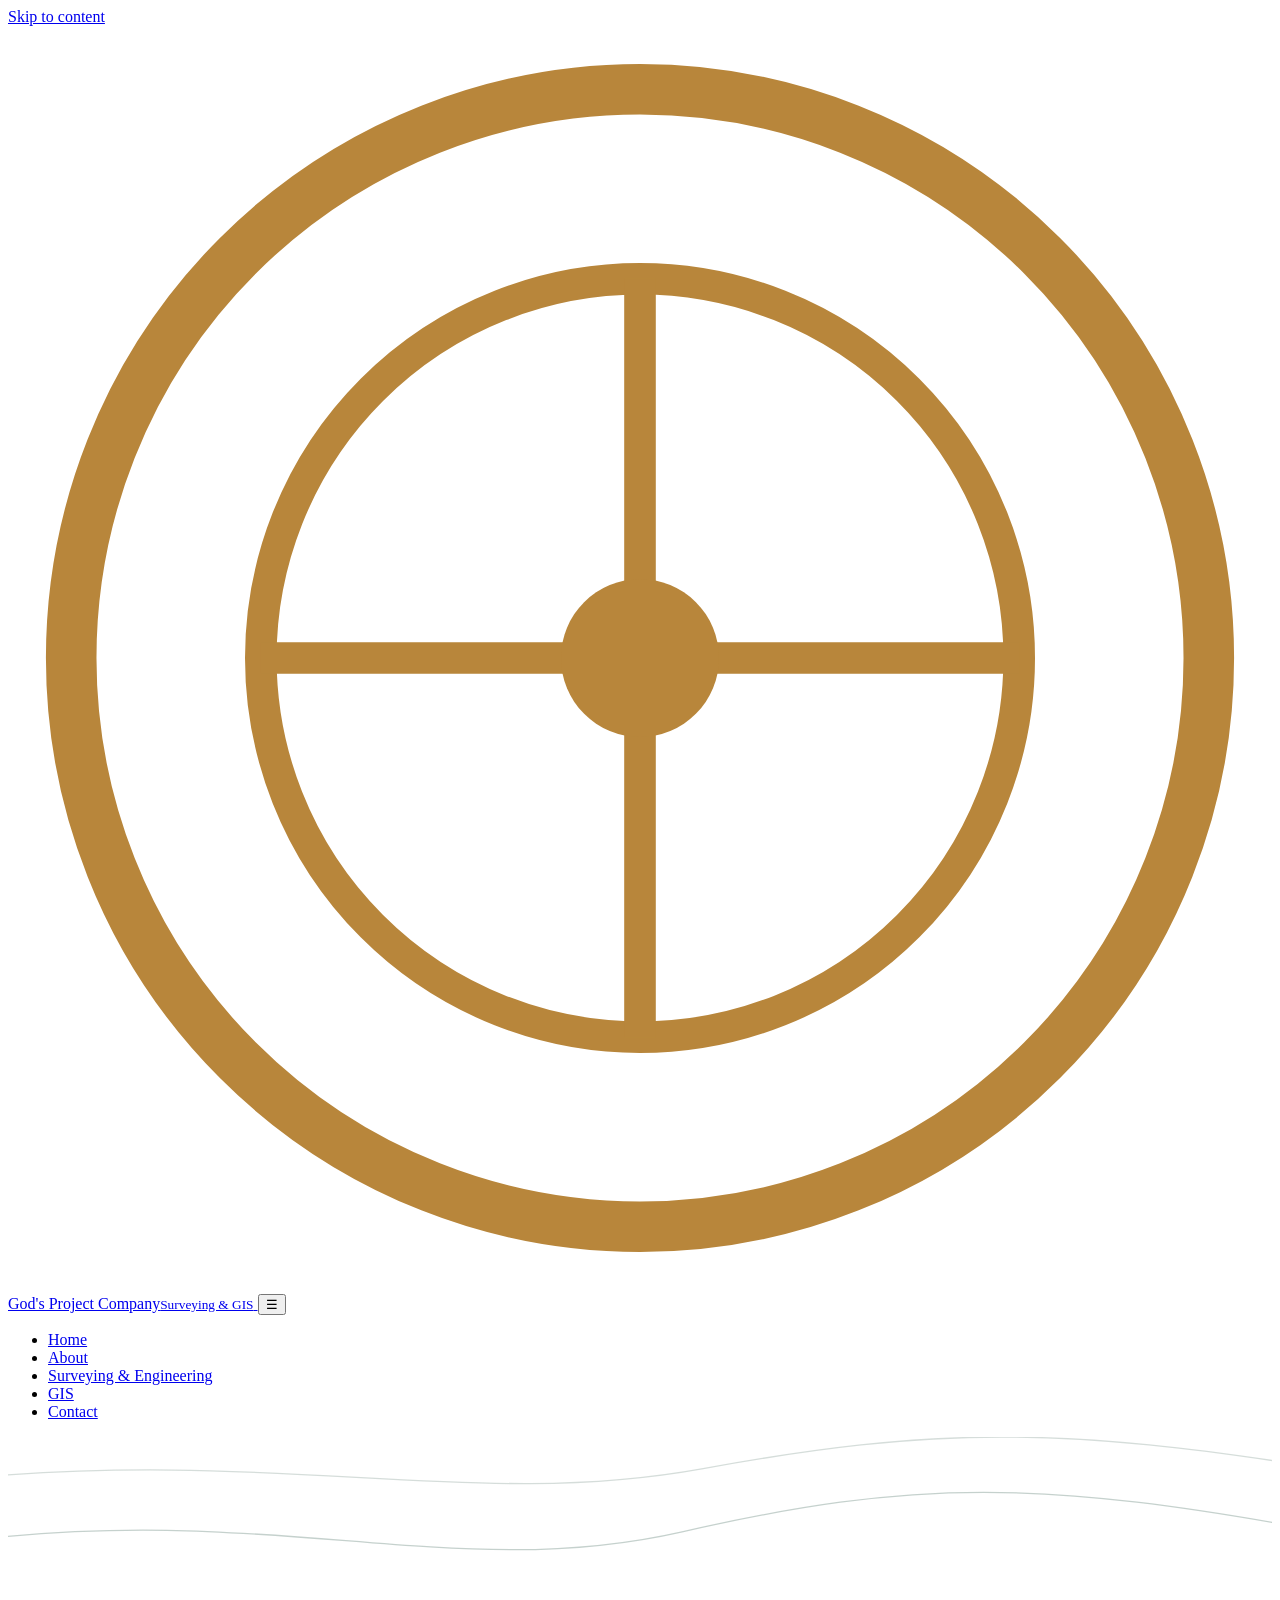
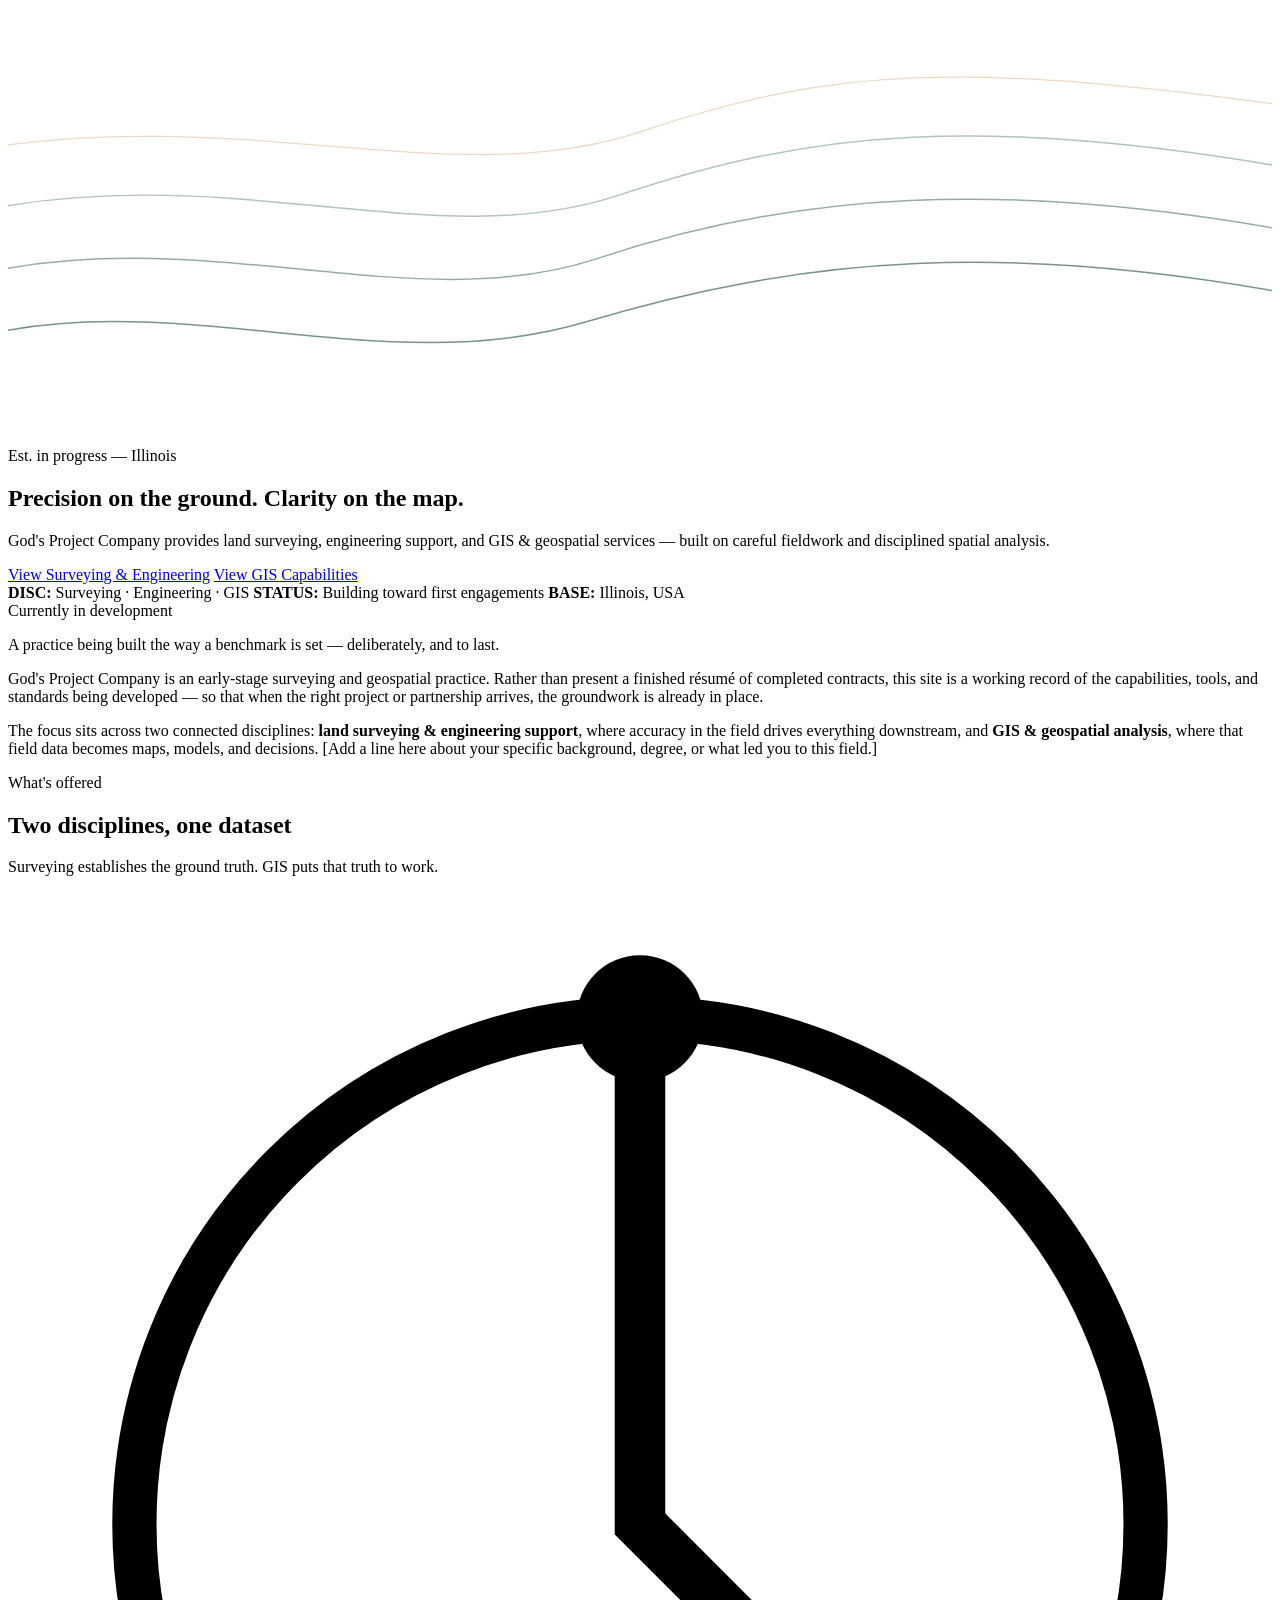
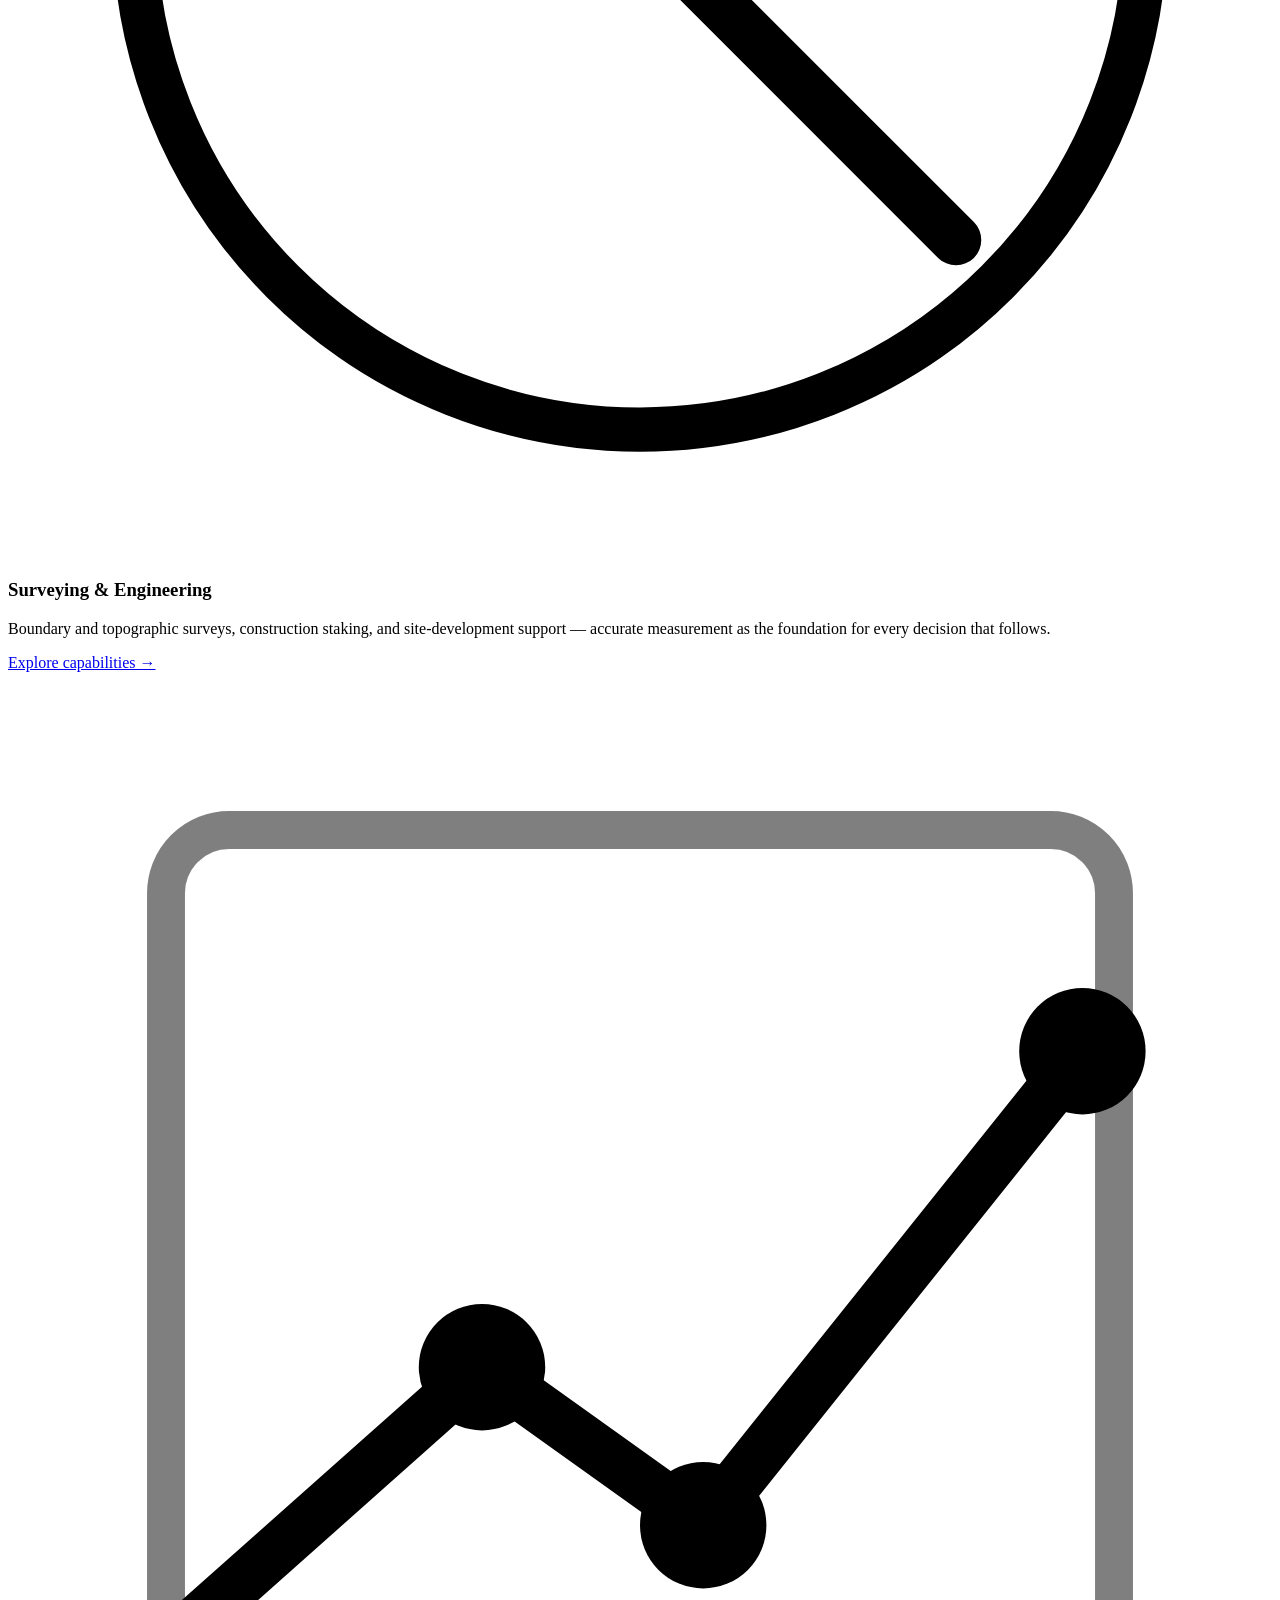
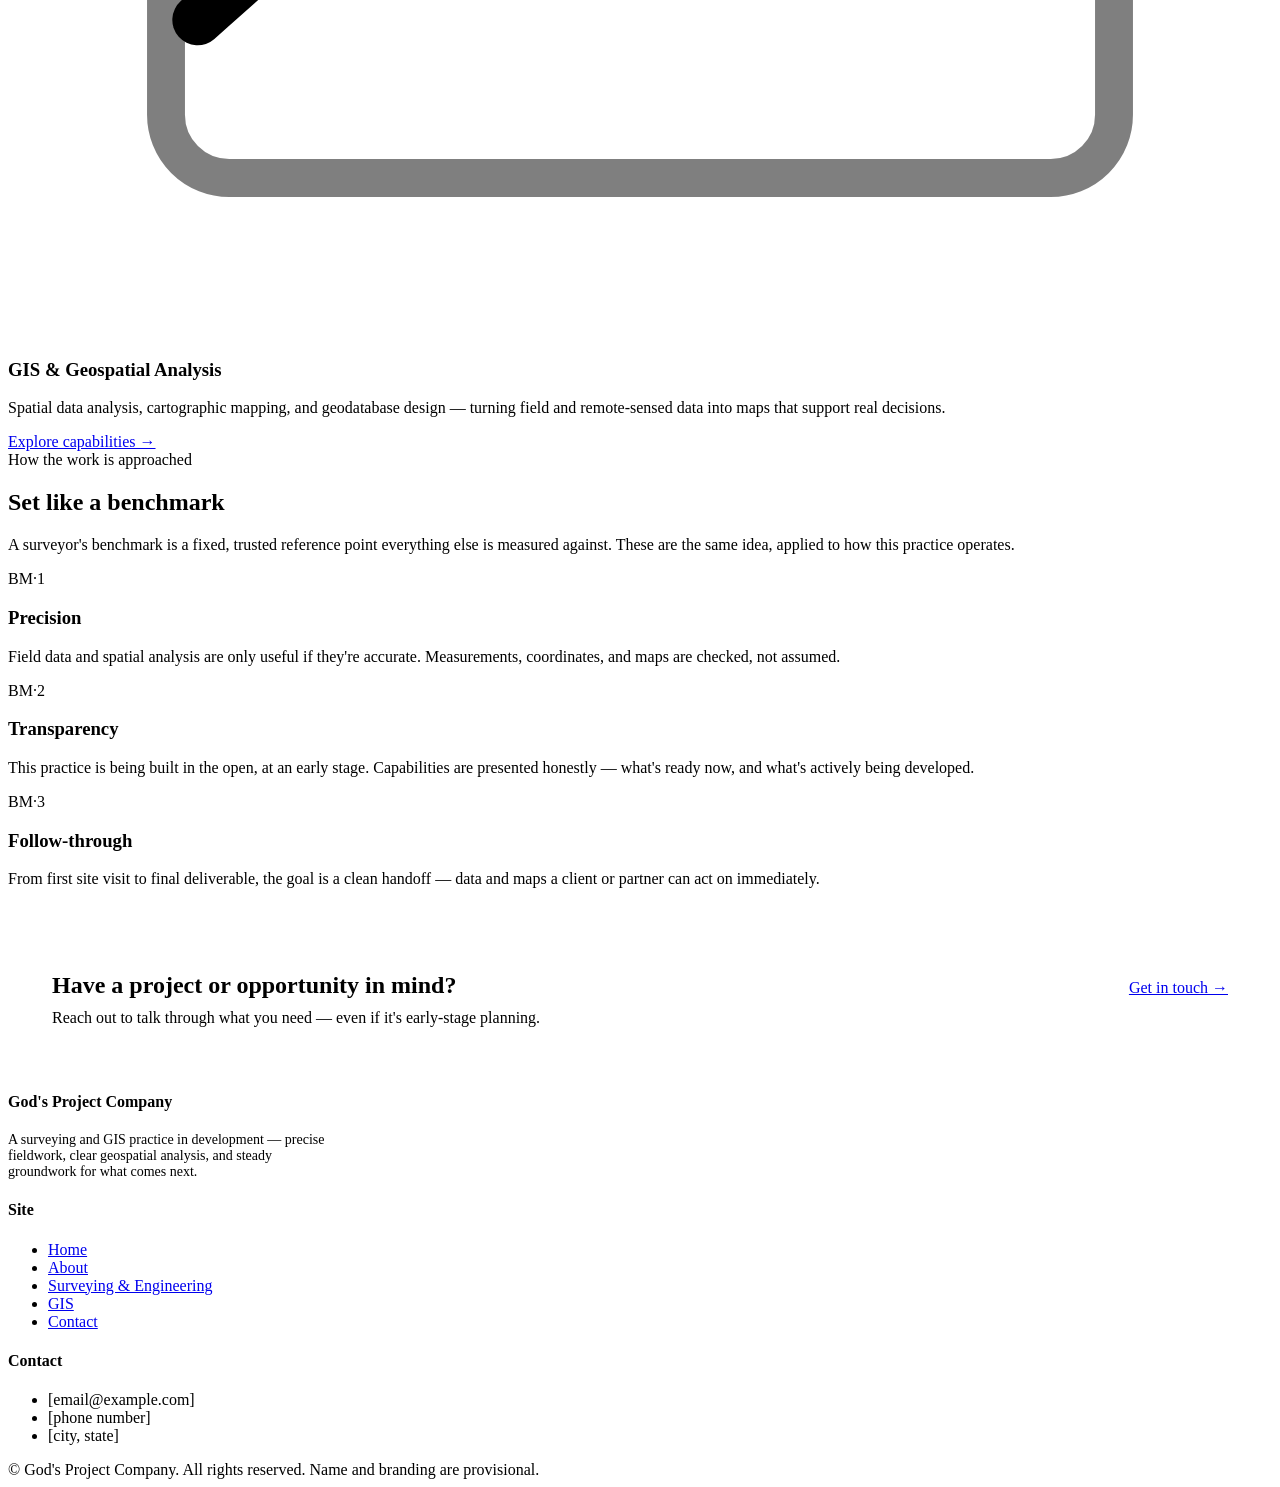
==== index.html @ 1ab28245 "Rename gpc-site/index.html to index.html" ====
<!DOCTYPE html>
<html lang="en">
<head>
<meta charset="UTF-8">
<meta name="viewport" content="width=device-width, initial-scale=1.0">
<title>God's Project Company — Surveying &amp; GIS</title>
<meta name="description" content="God's Project Company: land surveying, engineering support, and GIS/geospatial services. An emerging practice building precise, dependable groundwork for every project.">
<link rel="stylesheet" href="css/style.css">
</head>
<body>

<a href="#main" class="skip-link">Skip to content</a>

<header class="site-header">
  <nav class="nav" aria-label="Primary">
    <a href="index.html" class="brand">
      <svg class="brand-mark" viewBox="0 0 40 40" fill="none" xmlns="http://www.w3.org/2000/svg" aria-hidden="true">
        <circle cx="20" cy="20" r="18" stroke="#B8863B" stroke-width="1.6"/>
        <circle cx="20" cy="20" r="12" stroke="#B8863B" stroke-width="1"/>
        <path d="M20 8V32M8 20H32" stroke="#B8863B" stroke-width="1"/>
        <circle cx="20" cy="20" r="2.5" fill="#B8863B"/>
      </svg>
      <span class="brand-name">God's Project Company<small>Surveying &amp; GIS</small></span>
    </a>
    <button class="nav-toggle" aria-label="Toggle menu" aria-expanded="false">☰</button>
    <ul class="nav-links">
      <li><a href="index.html" class="current">Home</a></li>
      <li><a href="about.html">About</a></li>
      <li><a href="surveying.html">Surveying &amp; Engineering</a></li>
      <li><a href="gis.html">GIS</a></li>
      <li><a href="contact.html">Contact</a></li>
    </ul>
  </nav>
</header>

<main id="main">

  <section class="hero">
    <svg class="hero-contours" viewBox="0 0 1200 560" preserveAspectRatio="xMidYMid slice" aria-hidden="true">
      <path d="M-50 480 C 150 420, 350 520, 550 460 S 950 380, 1250 440" stroke="#3F6659" stroke-width="1.4" fill="none" opacity="0.7"/>
      <path d="M-50 420 C 180 360, 380 460, 560 400 S 940 320, 1250 380" stroke="#3F6659" stroke-width="1.4" fill="none" opacity="0.55"/>
      <path d="M-50 360 C 200 300, 400 400, 580 340 S 920 260, 1250 320" stroke="#3F6659" stroke-width="1.4" fill="none" opacity="0.4"/>
      <path d="M-50 300 C 220 250, 420 340, 600 280 S 900 210, 1250 260" stroke="#B8863B" stroke-width="1.2" fill="none" opacity="0.3"/>
      <path d="M-50 100 C 250 60, 420 140, 640 90 S 980 40, 1250 90" stroke="#3F6659" stroke-width="1.2" fill="none" opacity="0.3"/>
      <path d="M-50 40 C 260 10, 440 70, 660 30 S 1000 -10, 1250 30" stroke="#3F6659" stroke-width="1.2" fill="none" opacity="0.22"/>
    </svg>
    <div class="wrap hero-inner">
      <p class="eyebrow">Est. in progress — Illinois</p>
      <h1>Precision on the ground. Clarity on the map.</h1>
      <p class="lede">God's Project Company provides land surveying, engineering support, and GIS &amp; geospatial services — built on careful fieldwork and disciplined spatial analysis.</p>
      <div class="hero-actions">
        <a href="surveying.html" class="btn btn-brass">View Surveying &amp; Engineering</a>
        <a href="gis.html" class="btn btn-outline">View GIS Capabilities</a>
      </div>
      <div class="coord-strip">
        <span><b>DISC:</b> Surveying · Engineering · GIS</span>
        <span><b>STATUS:</b> Building toward first engagements</span>
        <span><b>BASE:</b> Illinois, USA</span>
      </div>
    </div>
  </section>

  <section>
    <div class="wrap">
      <div class="statement">
        <div>
          <span class="status-badge"><span class="dot"></span>Currently in development</span>
          <p class="statement-lead">A practice being built the way a benchmark is set — deliberately, and to last.</p>
        </div>
        <div class="statement-body">
          <p>God's Project Company is an early-stage surveying and geospatial practice. Rather than present a finished résumé of completed contracts, this site is a working record of the capabilities, tools, and standards being developed — so that when the right project or partnership arrives, the groundwork is already in place.</p>
          <p>The focus sits across two connected disciplines: <strong>land surveying &amp; engineering support</strong>, where accuracy in the field drives everything downstream, and <strong>GIS &amp; geospatial analysis</strong>, where that field data becomes maps, models, and decisions. <span class="edit-me">[Add a line here about your specific background, degree, or what led you to this field.]</span></p>
        </div>
      </div>
    </div>
  </section>

  <section class="on-dim section-tight">
    <div class="wrap">
      <div class="section-head">
        <span class="eyebrow">What's offered</span>
        <h2>Two disciplines, one dataset</h2>
        <p>Surveying establishes the ground truth. GIS puts that truth to work.</p>
      </div>
      <div class="grid-2">
        <div class="card">
          <span class="card-corner"></span>
          <svg class="card-icon" viewBox="0 0 40 40" fill="none" xmlns="http://www.w3.org/2000/svg" aria-hidden="true">
            <path d="M20 4L20 20L30 30" stroke="currentColor" stroke-width="1.6" stroke-linecap="round"/>
            <circle cx="20" cy="20" r="16" stroke="currentColor" stroke-width="1.4"/>
            <circle cx="20" cy="4" r="2" fill="currentColor"/>
          </svg>
          <h3>Surveying &amp; Engineering</h3>
          <p>Boundary and topographic surveys, construction staking, and site-development support — accurate measurement as the foundation for every decision that follows.</p>
          <a href="surveying.html" class="card-link">Explore capabilities →</a>
        </div>
        <div class="card">
          <span class="card-corner"></span>
          <svg class="card-icon" viewBox="0 0 40 40" fill="none" xmlns="http://www.w3.org/2000/svg" aria-hidden="true">
            <path d="M6 30L15 22L22 27L34 12" stroke="currentColor" stroke-width="1.6" stroke-linecap="round" stroke-linejoin="round"/>
            <circle cx="15" cy="22" r="2" fill="currentColor"/>
            <circle cx="22" cy="27" r="2" fill="currentColor"/>
            <circle cx="34" cy="12" r="2" fill="currentColor"/>
            <rect x="5" y="5" width="30" height="30" rx="2" stroke="currentColor" stroke-width="1.2" opacity="0.5"/>
          </svg>
          <h3>GIS &amp; Geospatial Analysis</h3>
          <p>Spatial data analysis, cartographic mapping, and geodatabase design — turning field and remote-sensed data into maps that support real decisions.</p>
          <a href="gis.html" class="card-link">Explore capabilities →</a>
        </div>
      </div>
    </div>
  </section>

  <section class="on-ink">
    <div class="wrap">
      <div class="section-head">
        <span class="eyebrow">How the work is approached</span>
        <h2>Set like a benchmark</h2>
        <p>A surveyor's benchmark is a fixed, trusted reference point everything else is measured against. These are the same idea, applied to how this practice operates.</p>
      </div>
      <div class="benchmarks">
        <div class="benchmark">
          <div class="bm-disk">BM·1</div>
          <h3>Precision</h3>
          <p>Field data and spatial analysis are only useful if they're accurate. Measurements, coordinates, and maps are checked, not assumed.</p>
        </div>
        <div class="benchmark">
          <div class="bm-disk">BM·2</div>
          <h3>Transparency</h3>
          <p>This practice is being built in the open, at an early stage. Capabilities are presented honestly — what's ready now, and what's actively being developed.</p>
        </div>
        <div class="benchmark">
          <div class="bm-disk">BM·3</div>
          <h3>Follow-through</h3>
          <p>From first site visit to final deliverable, the goal is a clean handoff — data and maps a client or partner can act on immediately.</p>
        </div>
      </div>
    </div>
  </section>

  <section class="section-tight">
    <div class="wrap">
      <div class="card" style="padding:44px; display:flex; justify-content:space-between; align-items:center; flex-wrap:wrap; gap:24px;">
        <div style="max-width:520px;">
          <h3 style="font-size:24px; margin-bottom:10px;">Have a project or opportunity in mind?</h3>
          <p style="margin:0;">Reach out to talk through what you need — even if it's early-stage planning.</p>
        </div>
        <a href="contact.html" class="btn btn-outline-dark">Get in touch →</a>
      </div>
    </div>
  </section>

</main>

<footer class="site-footer">
  <div class="wrap">
    <div class="footer-top">
      <div>
        <h4>God's Project Company</h4>
        <p style="max-width:320px; font-size:14px; color: var(--text-on-ink-muted);">A surveying and GIS practice in development — precise fieldwork, clear geospatial analysis, and steady groundwork for what comes next.</p>
      </div>
      <div>
        <h4>Site</h4>
        <ul class="footer-links">
          <li><a href="index.html">Home</a></li>
          <li><a href="about.html">About</a></li>
          <li><a href="surveying.html">Surveying &amp; Engineering</a></li>
          <li><a href="gis.html">GIS</a></li>
          <li><a href="contact.html">Contact</a></li>
        </ul>
      </div>
      <div>
        <h4>Contact</h4>
        <ul class="footer-links">
          <li class="edit-me">[email@example.com]</li>
          <li class="edit-me">[phone number]</li>
          <li class="edit-me">[city, state]</li>
        </ul>
      </div>
    </div>
    <div class="footer-bottom">
      <span>© <span id="year"></span> God's Project Company. All rights reserved.</span>
      <span>Name and branding are provisional.</span>
    </div>
  </div>
</footer>

<script src="js/main.js"></script>
</body>
</html>
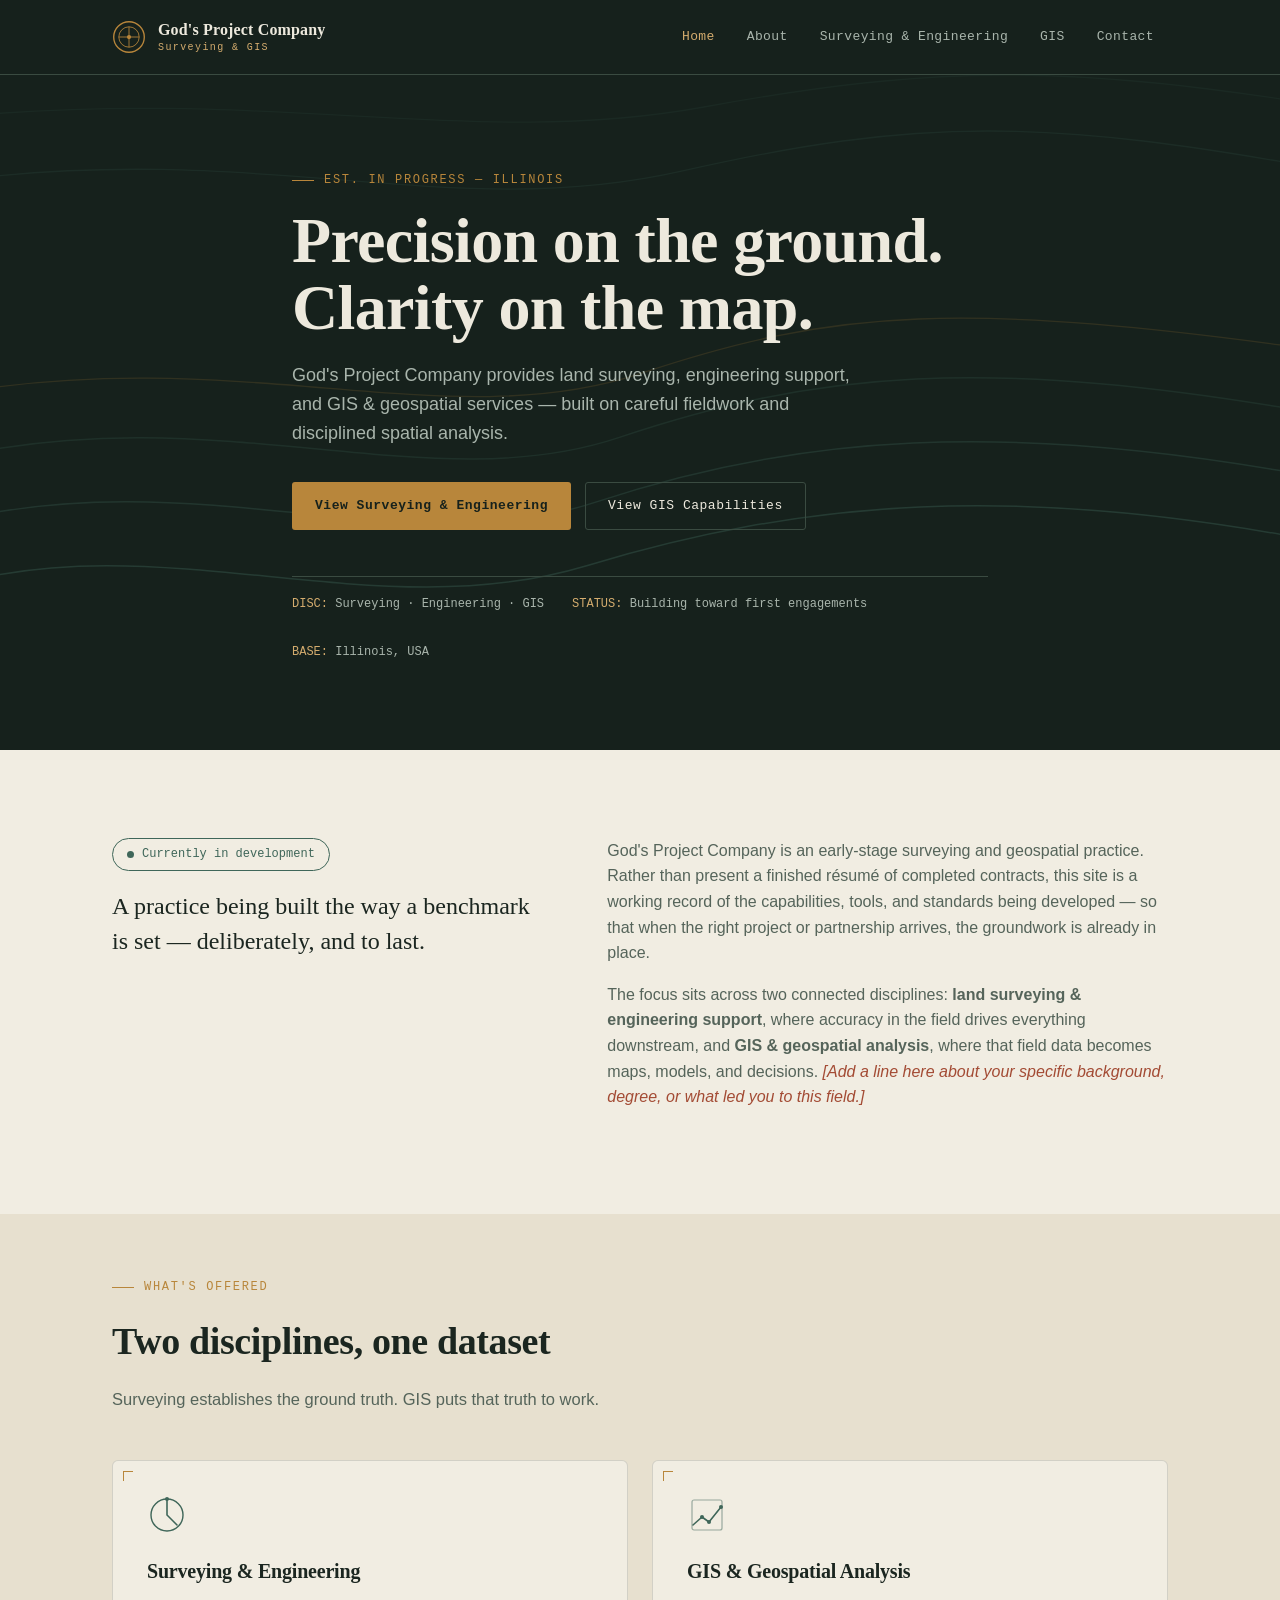
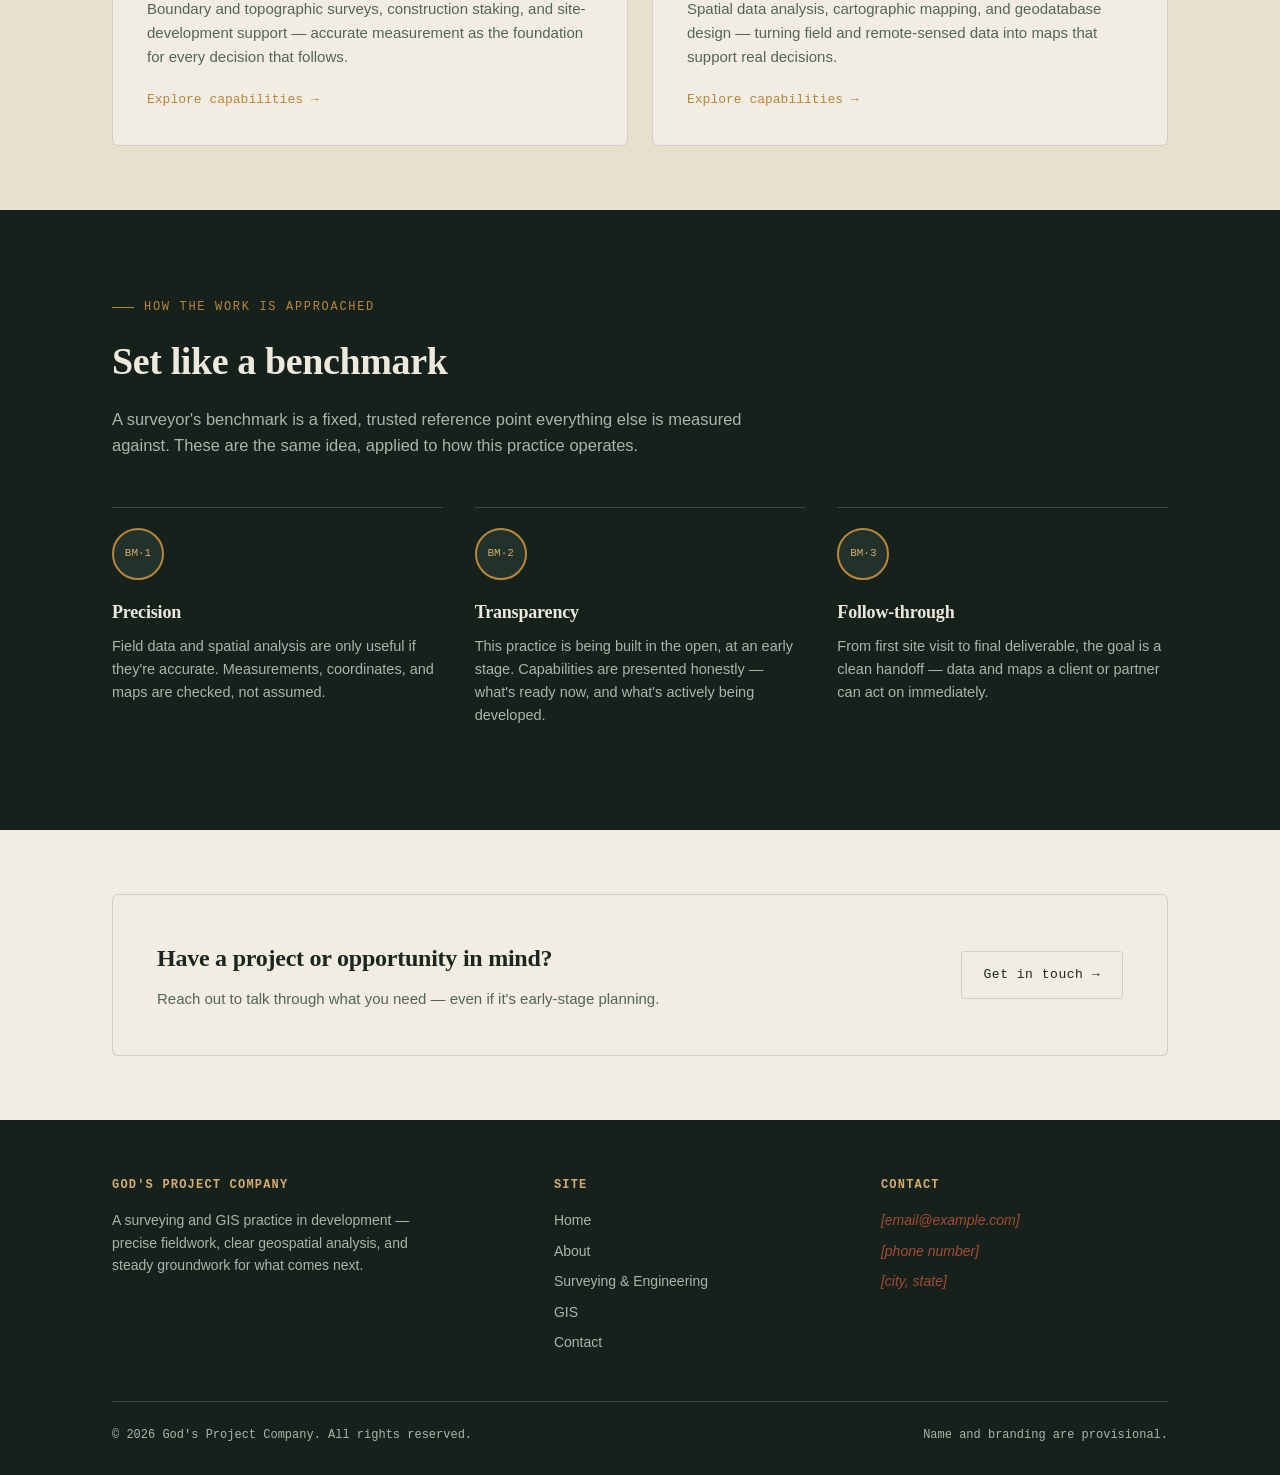
==== commit 5922d18a: "Update stylesheet and script references in index.html" ====
--- a/index.html
+++ b/index.html
@@ -5,7 +5,7 @@
 <meta name="viewport" content="width=device-width, initial-scale=1.0">
 <title>God's Project Company — Surveying &amp; GIS</title>
 <meta name="description" content="God's Project Company: land surveying, engineering support, and GIS/geospatial services. An emerging practice building precise, dependable groundwork for every project.">
-<link rel="stylesheet" href="css/style.css">
+<link rel="stylesheet" href="style.css">
 </head>
 <body>
 
@@ -185,6 +185,6 @@
   </div>
 </footer>
 
-<script src="js/main.js"></script>
+<script src="main.js"></script>
 </body>
 </html>
--- a/style.css
+++ b/style.css
@@ -0,0 +1,655 @@
+/* ==========================================================================
+   God's Project Company — Design System
+   A surveyor's field-book meets topographic map: ink, brass, contour lines.
+   ========================================================================== */
+
+@import url('https://fonts.googleapis.com/css2?family=IBM+Plex+Serif:wght@400;500;600;700&family=IBM+Plex+Sans:wght@400;500;600;700&family=IBM+Plex+Mono:wght@400;500;600&display=swap');
+
+:root {
+  /* Color tokens — surveyor's palette */
+  --ink: #16211C;          /* deep pine-ink — primary dark */
+  --ink-soft: #223129;     /* lighter ink panel */
+  --ink-line: #3A4B41;     /* hairline on dark */
+  --paper: #F1EDE2;        /* field-book paper */
+  --paper-dim: #E7E0CF;    /* paper shade */
+  --paper-line: rgba(22, 33, 28, 0.14);
+  --brass: #B8863B;        /* benchmark disk brass */
+  --brass-bright: #D4AC6E;
+  --teal: #3F6659;         /* contour-line green */
+  --rust: #A34B34;         /* control-point red, sparing use */
+  --text-dark: #1B2620;
+  --text-muted: #55645A;
+  --text-on-ink: #EDE9DD;
+  --text-on-ink-muted: #A9B5AC;
+
+  /* Type */
+  --font-display: 'IBM Plex Serif', Georgia, serif;
+  --font-body: 'IBM Plex Sans', -apple-system, sans-serif;
+  --font-mono: 'IBM Plex Mono', 'Courier New', monospace;
+
+  --container: 1120px;
+}
+
+* { box-sizing: border-box; }
+
+html { scroll-behavior: smooth; }
+
+@media (prefers-reduced-motion: reduce) {
+  html { scroll-behavior: auto; }
+  *, *::before, *::after {
+    animation-duration: 0.01ms !important;
+    animation-iteration-count: 1 !important;
+    transition-duration: 0.01ms !important;
+  }
+}
+
+body {
+  margin: 0;
+  font-family: var(--font-body);
+  background: var(--paper);
+  color: var(--text-dark);
+  line-height: 1.6;
+  -webkit-font-smoothing: antialiased;
+}
+
+img, svg { max-width: 100%; display: block; }
+
+a { color: inherit; text-decoration: none; }
+
+h1, h2, h3, h4 {
+  font-family: var(--font-display);
+  margin: 0;
+  color: inherit;
+  letter-spacing: -0.01em;
+}
+
+p { margin: 0 0 1em; }
+
+.wrap {
+  max-width: var(--container);
+  margin: 0 auto;
+  padding: 0 32px;
+}
+
+.eyebrow {
+  font-family: var(--font-mono);
+  font-size: 12px;
+  letter-spacing: 0.14em;
+  text-transform: uppercase;
+  color: var(--brass);
+  display: flex;
+  align-items: center;
+  gap: 10px;
+}
+.eyebrow::before {
+  content: '';
+  width: 22px;
+  height: 1px;
+  background: var(--brass);
+  display: inline-block;
+}
+
+/* ---------- Skip link (a11y) ---------- */
+.skip-link {
+  position: absolute;
+  left: -999px;
+  top: 0;
+  background: var(--brass);
+  color: var(--ink);
+  padding: 10px 16px;
+  z-index: 200;
+  font-family: var(--font-mono);
+  font-size: 13px;
+}
+.skip-link:focus {
+  left: 16px;
+  top: 16px;
+}
+
+/* ---------- Focus visibility ---------- */
+a:focus-visible,
+button:focus-visible,
+input:focus-visible,
+textarea:focus-visible {
+  outline: 2px solid var(--brass);
+  outline-offset: 3px;
+}
+
+/* ---------- Header / Nav ---------- */
+.site-header {
+  position: sticky;
+  top: 0;
+  z-index: 100;
+  background: var(--ink);
+  border-bottom: 1px solid var(--ink-line);
+}
+
+.nav {
+  max-width: var(--container);
+  margin: 0 auto;
+  padding: 0 32px;
+  display: flex;
+  align-items: center;
+  justify-content: space-between;
+  height: 74px;
+}
+
+.brand {
+  display: flex;
+  align-items: center;
+  gap: 12px;
+  color: var(--text-on-ink);
+}
+
+.brand-mark {
+  width: 34px;
+  height: 34px;
+  flex-shrink: 0;
+}
+
+.brand-name {
+  font-family: var(--font-display);
+  font-size: 16px;
+  font-weight: 600;
+  line-height: 1.1;
+  letter-spacing: 0.01em;
+}
+.brand-name small {
+  display: block;
+  font-family: var(--font-mono);
+  font-size: 10px;
+  color: var(--brass-bright);
+  letter-spacing: 0.14em;
+  font-weight: 400;
+  margin-top: 3px;
+}
+
+.nav-links {
+  display: flex;
+  gap: 4px;
+  list-style: none;
+  margin: 0;
+  padding: 0;
+  font-family: var(--font-mono);
+  font-size: 13px;
+  letter-spacing: 0.03em;
+}
+
+.nav-links a {
+  color: var(--text-on-ink-muted);
+  padding: 10px 14px;
+  border-radius: 3px;
+  transition: color 0.15s ease, background 0.15s ease;
+}
+.nav-links a:hover { color: var(--text-on-ink); background: var(--ink-soft); }
+.nav-links a.current {
+  color: var(--brass-bright);
+}
+
+.nav-toggle {
+  display: none;
+  background: none;
+  border: 1px solid var(--ink-line);
+  color: var(--text-on-ink);
+  width: 40px;
+  height: 40px;
+  border-radius: 4px;
+  cursor: pointer;
+}
+
+@media (max-width: 860px) {
+  .nav-links {
+    position: absolute;
+    top: 74px;
+    left: 0;
+    right: 0;
+    background: var(--ink);
+    flex-direction: column;
+    gap: 0;
+    padding: 8px 16px 20px;
+    border-bottom: 1px solid var(--ink-line);
+    display: none;
+  }
+  .nav-links.open { display: flex; }
+  .nav-links a { padding: 12px 8px; }
+  .nav-toggle { display: block; }
+}
+
+/* ---------- Buttons ---------- */
+.btn {
+  display: inline-flex;
+  align-items: center;
+  gap: 8px;
+  font-family: var(--font-mono);
+  font-size: 13px;
+  letter-spacing: 0.04em;
+  padding: 13px 22px;
+  border-radius: 3px;
+  border: 1px solid transparent;
+  cursor: pointer;
+  transition: transform 0.15s ease, background 0.15s ease, border-color 0.15s ease;
+}
+.btn:hover { transform: translateY(-1px); }
+
+.btn-brass {
+  background: var(--brass);
+  color: var(--ink);
+  font-weight: 600;
+}
+.btn-brass:hover { background: var(--brass-bright); }
+
+.btn-outline {
+  border-color: var(--ink-line);
+  color: var(--text-on-ink);
+}
+.btn-outline:hover { border-color: var(--brass); color: var(--brass-bright); }
+
+.btn-outline-dark {
+  border-color: var(--paper-line);
+  color: var(--text-dark);
+}
+.btn-outline-dark:hover { border-color: var(--teal); color: var(--teal); }
+
+/* ---------- Hero ---------- */
+.hero {
+  position: relative;
+  background: var(--ink);
+  color: var(--text-on-ink);
+  overflow: hidden;
+  padding: 96px 0 88px;
+}
+
+.hero-contours {
+  position: absolute;
+  inset: 0;
+  opacity: 0.55;
+  pointer-events: none;
+}
+
+.hero-inner {
+  position: relative;
+  z-index: 2;
+  max-width: 760px;
+}
+
+.hero h1 {
+  font-size: clamp(40px, 6vw, 64px);
+  font-weight: 600;
+  line-height: 1.04;
+  margin: 18px 0 20px;
+}
+
+.hero .lede {
+  font-size: 18px;
+  color: var(--text-on-ink-muted);
+  max-width: 560px;
+  margin-bottom: 34px;
+}
+
+.hero-actions {
+  display: flex;
+  gap: 14px;
+  flex-wrap: wrap;
+}
+
+.coord-strip {
+  font-family: var(--font-mono);
+  font-size: 12px;
+  color: var(--text-on-ink-muted);
+  margin-top: 46px;
+  display: flex;
+  gap: 28px;
+  flex-wrap: wrap;
+  border-top: 1px solid var(--ink-line);
+  padding-top: 18px;
+}
+.coord-strip span b { color: var(--brass-bright); font-weight: 500; }
+
+/* ---------- Page header (interior pages) ---------- */
+.page-header {
+  background: var(--ink);
+  color: var(--text-on-ink);
+  padding: 62px 0 52px;
+  position: relative;
+  overflow: hidden;
+}
+.page-header h1 {
+  font-size: clamp(32px, 4.5vw, 46px);
+  font-weight: 600;
+  margin: 16px 0 12px;
+}
+.page-header .lede {
+  color: var(--text-on-ink-muted);
+  max-width: 620px;
+  font-size: 16px;
+}
+
+/* ---------- Sections ---------- */
+section { padding: 88px 0; }
+.section-tight { padding: 64px 0; }
+
+.section-head {
+  max-width: 640px;
+  margin-bottom: 48px;
+}
+.section-head h2 {
+  font-size: clamp(28px, 3.6vw, 38px);
+  margin: 14px 0 14px;
+  color: var(--text-dark);
+}
+.section-head p { color: var(--text-muted); font-size: 16.5px; }
+
+.on-ink { background: var(--ink); color: var(--text-on-ink); }
+.on-ink .section-head h2 { color: var(--text-on-ink); }
+.on-ink .section-head p { color: var(--text-on-ink-muted); }
+
+.on-dim { background: var(--paper-dim); }
+
+/* ---------- Founder intro / statement ---------- */
+.statement {
+  display: grid;
+  grid-template-columns: 1fr 1.3fr;
+  gap: 64px;
+  align-items: start;
+}
+@media (max-width: 800px) { .statement { grid-template-columns: 1fr; gap: 32px; } }
+
+.statement-lead {
+  font-family: var(--font-display);
+  font-size: 24px;
+  line-height: 1.45;
+  color: var(--text-dark);
+}
+.statement-body p { color: var(--text-muted); font-size: 16px; }
+
+/* ---------- Capability cards ---------- */
+.grid-2 { display: grid; grid-template-columns: 1fr 1fr; gap: 24px; }
+.grid-3 { display: grid; grid-template-columns: repeat(3, 1fr); gap: 24px; }
+@media (max-width: 820px) { .grid-2, .grid-3 { grid-template-columns: 1fr; } }
+
+.card {
+  background: var(--paper);
+  border: 1px solid var(--paper-line);
+  border-radius: 6px;
+  padding: 34px;
+  position: relative;
+  transition: border-color 0.2s ease, transform 0.2s ease;
+}
+.card:hover { border-color: var(--teal); transform: translateY(-2px); }
+
+.card-corner {
+  position: absolute;
+  width: 10px;
+  height: 10px;
+  border-top: 1.5px solid var(--brass);
+  border-left: 1.5px solid var(--brass);
+  top: 10px;
+  left: 10px;
+}
+
+.card-icon {
+  width: 40px;
+  height: 40px;
+  margin-bottom: 20px;
+  color: var(--teal);
+}
+
+.card h3 {
+  font-size: 20px;
+  margin-bottom: 10px;
+  color: var(--text-dark);
+}
+.card p { color: var(--text-muted); font-size: 15px; margin-bottom: 16px; }
+
+.card-link {
+  font-family: var(--font-mono);
+  font-size: 13px;
+  color: var(--brass);
+  display: inline-flex;
+  align-items: center;
+  gap: 6px;
+}
+.card-link:hover { color: var(--rust); }
+
+/* ---------- Benchmark markers (values / milestones) ---------- */
+.benchmarks {
+  display: grid;
+  grid-template-columns: repeat(3, 1fr);
+  gap: 32px;
+}
+@media (max-width: 820px) { .benchmarks { grid-template-columns: 1fr; } }
+
+.benchmark {
+  text-align: left;
+  padding-top: 20px;
+  border-top: 1px solid var(--ink-line);
+}
+
+.bm-disk {
+  width: 52px;
+  height: 52px;
+  border-radius: 50%;
+  border: 2px solid var(--brass);
+  display: flex;
+  align-items: center;
+  justify-content: center;
+  font-family: var(--font-mono);
+  font-size: 11px;
+  color: var(--brass-bright);
+  margin-bottom: 18px;
+  background: var(--ink-soft);
+}
+
+.benchmark h3 { color: var(--text-on-ink); font-size: 18px; margin-bottom: 8px; }
+.benchmark p { color: var(--text-on-ink-muted); font-size: 14.5px; }
+
+/* ---------- Service list (detailed) ---------- */
+.service-row {
+  display: grid;
+  grid-template-columns: 220px 1fr;
+  gap: 40px;
+  padding: 36px 0;
+  border-top: 1px solid var(--paper-line);
+}
+.service-row:last-child { border-bottom: 1px solid var(--paper-line); }
+@media (max-width: 760px) { .service-row { grid-template-columns: 1fr; gap: 12px; } }
+
+.service-row .tag {
+  font-family: var(--font-mono);
+  font-size: 12px;
+  color: var(--brass);
+  letter-spacing: 0.06em;
+}
+.service-row h3 { font-size: 21px; margin: 8px 0 10px; color: var(--text-dark); }
+.service-row p { color: var(--text-muted); font-size: 15.5px; margin-bottom: 0; }
+
+/* ---------- Process steps ---------- */
+.process {
+  display: grid;
+  grid-template-columns: repeat(4, 1fr);
+  gap: 4px;
+  counter-reset: step;
+}
+@media (max-width: 900px) { .process { grid-template-columns: 1fr 1fr; } }
+@media (max-width: 560px) { .process { grid-template-columns: 1fr; } }
+
+.step {
+  background: var(--paper);
+  border: 1px solid var(--paper-line);
+  padding: 26px 22px;
+  position: relative;
+}
+.step::before {
+  counter-increment: step;
+  content: "BM-0" counter(step);
+  font-family: var(--font-mono);
+  font-size: 11px;
+  color: var(--brass);
+  letter-spacing: 0.08em;
+  display: block;
+  margin-bottom: 14px;
+}
+.step h4 { font-size: 16px; margin-bottom: 8px; color: var(--text-dark); }
+.step p { font-size: 14px; color: var(--text-muted); margin: 0; }
+
+/* ---------- Tools / software strip ---------- */
+.tool-strip {
+  display: flex;
+  flex-wrap: wrap;
+  gap: 10px;
+}
+.tool-chip {
+  font-family: var(--font-mono);
+  font-size: 13px;
+  border: 1px solid var(--paper-line);
+  border-radius: 30px;
+  padding: 9px 16px;
+  color: var(--text-dark);
+  background: var(--paper);
+}
+.on-ink .tool-chip {
+  border-color: var(--ink-line);
+  color: var(--text-on-ink);
+  background: var(--ink-soft);
+}
+
+/* ---------- Map graphic block ---------- */
+.map-figure {
+  border: 1px solid var(--paper-line);
+  border-radius: 6px;
+  overflow: hidden;
+  background: var(--paper-dim);
+}
+.map-figure figcaption {
+  font-family: var(--font-mono);
+  font-size: 12px;
+  color: var(--text-muted);
+  padding: 14px 18px;
+  border-top: 1px solid var(--paper-line);
+}
+
+/* ---------- Contact ---------- */
+.contact-grid {
+  display: grid;
+  grid-template-columns: 1fr 1fr;
+  gap: 56px;
+}
+@media (max-width: 820px) { .contact-grid { grid-template-columns: 1fr; } }
+
+.field {
+  margin-bottom: 20px;
+}
+.field label {
+  display: block;
+  font-family: var(--font-mono);
+  font-size: 12px;
+  letter-spacing: 0.06em;
+  text-transform: uppercase;
+  color: var(--text-muted);
+  margin-bottom: 8px;
+}
+.field input, .field textarea {
+  width: 100%;
+  font-family: var(--font-body);
+  font-size: 15px;
+  padding: 12px 14px;
+  border: 1px solid var(--paper-line);
+  border-radius: 4px;
+  background: var(--paper);
+  color: var(--text-dark);
+}
+.field textarea { resize: vertical; min-height: 130px; }
+
+.contact-info-item {
+  display: flex;
+  gap: 16px;
+  padding: 18px 0;
+  border-top: 1px solid var(--paper-line);
+}
+.contact-info-item:last-child { border-bottom: 1px solid var(--paper-line); }
+.contact-info-item .label {
+  font-family: var(--font-mono);
+  font-size: 12px;
+  color: var(--brass);
+  width: 100px;
+  flex-shrink: 0;
+  padding-top: 2px;
+}
+.contact-info-item .value { font-size: 15px; color: var(--text-dark); }
+.contact-info-item .value .placeholder { color: var(--text-muted); font-style: italic; }
+
+.form-note {
+  font-family: var(--font-mono);
+  font-size: 12px;
+  color: var(--text-muted);
+  margin-top: 14px;
+}
+
+/* ---------- Footer ---------- */
+.site-footer {
+  background: var(--ink);
+  color: var(--text-on-ink-muted);
+  padding: 56px 0 30px;
+}
+.footer-top {
+  display: grid;
+  grid-template-columns: 1.4fr 1fr 1fr;
+  gap: 40px;
+  padding-bottom: 40px;
+  border-bottom: 1px solid var(--ink-line);
+}
+@media (max-width: 760px) { .footer-top { grid-template-columns: 1fr; gap: 28px; } }
+
+.footer-top h4 {
+  font-family: var(--font-mono);
+  font-size: 12px;
+  letter-spacing: 0.1em;
+  text-transform: uppercase;
+  color: var(--brass-bright);
+  margin-bottom: 14px;
+}
+.footer-links { list-style: none; margin: 0; padding: 0; }
+.footer-links li { margin-bottom: 8px; font-size: 14px; }
+.footer-links a:hover { color: var(--text-on-ink); }
+
+.footer-bottom {
+  display: flex;
+  justify-content: space-between;
+  align-items: center;
+  padding-top: 24px;
+  font-family: var(--font-mono);
+  font-size: 12px;
+  flex-wrap: wrap;
+  gap: 10px;
+}
+
+/* ---------- Status badge (honest "in development" framing) ---------- */
+.status-badge {
+  display: inline-flex;
+  align-items: center;
+  gap: 8px;
+  font-family: var(--font-mono);
+  font-size: 12px;
+  color: var(--teal);
+  border: 1px solid var(--teal);
+  border-radius: 30px;
+  padding: 6px 14px;
+  margin-bottom: 18px;
+}
+.status-badge .dot {
+  width: 7px;
+  height: 7px;
+  border-radius: 50%;
+  background: var(--teal);
+  animation: pulse 2s infinite ease-in-out;
+}
+@keyframes pulse {
+  0%, 100% { opacity: 1; }
+  50% { opacity: 0.35; }
+}
+
+/* ---------- Placeholder text marker ---------- */
+.edit-me {
+  color: var(--rust);
+  font-style: italic;
+}
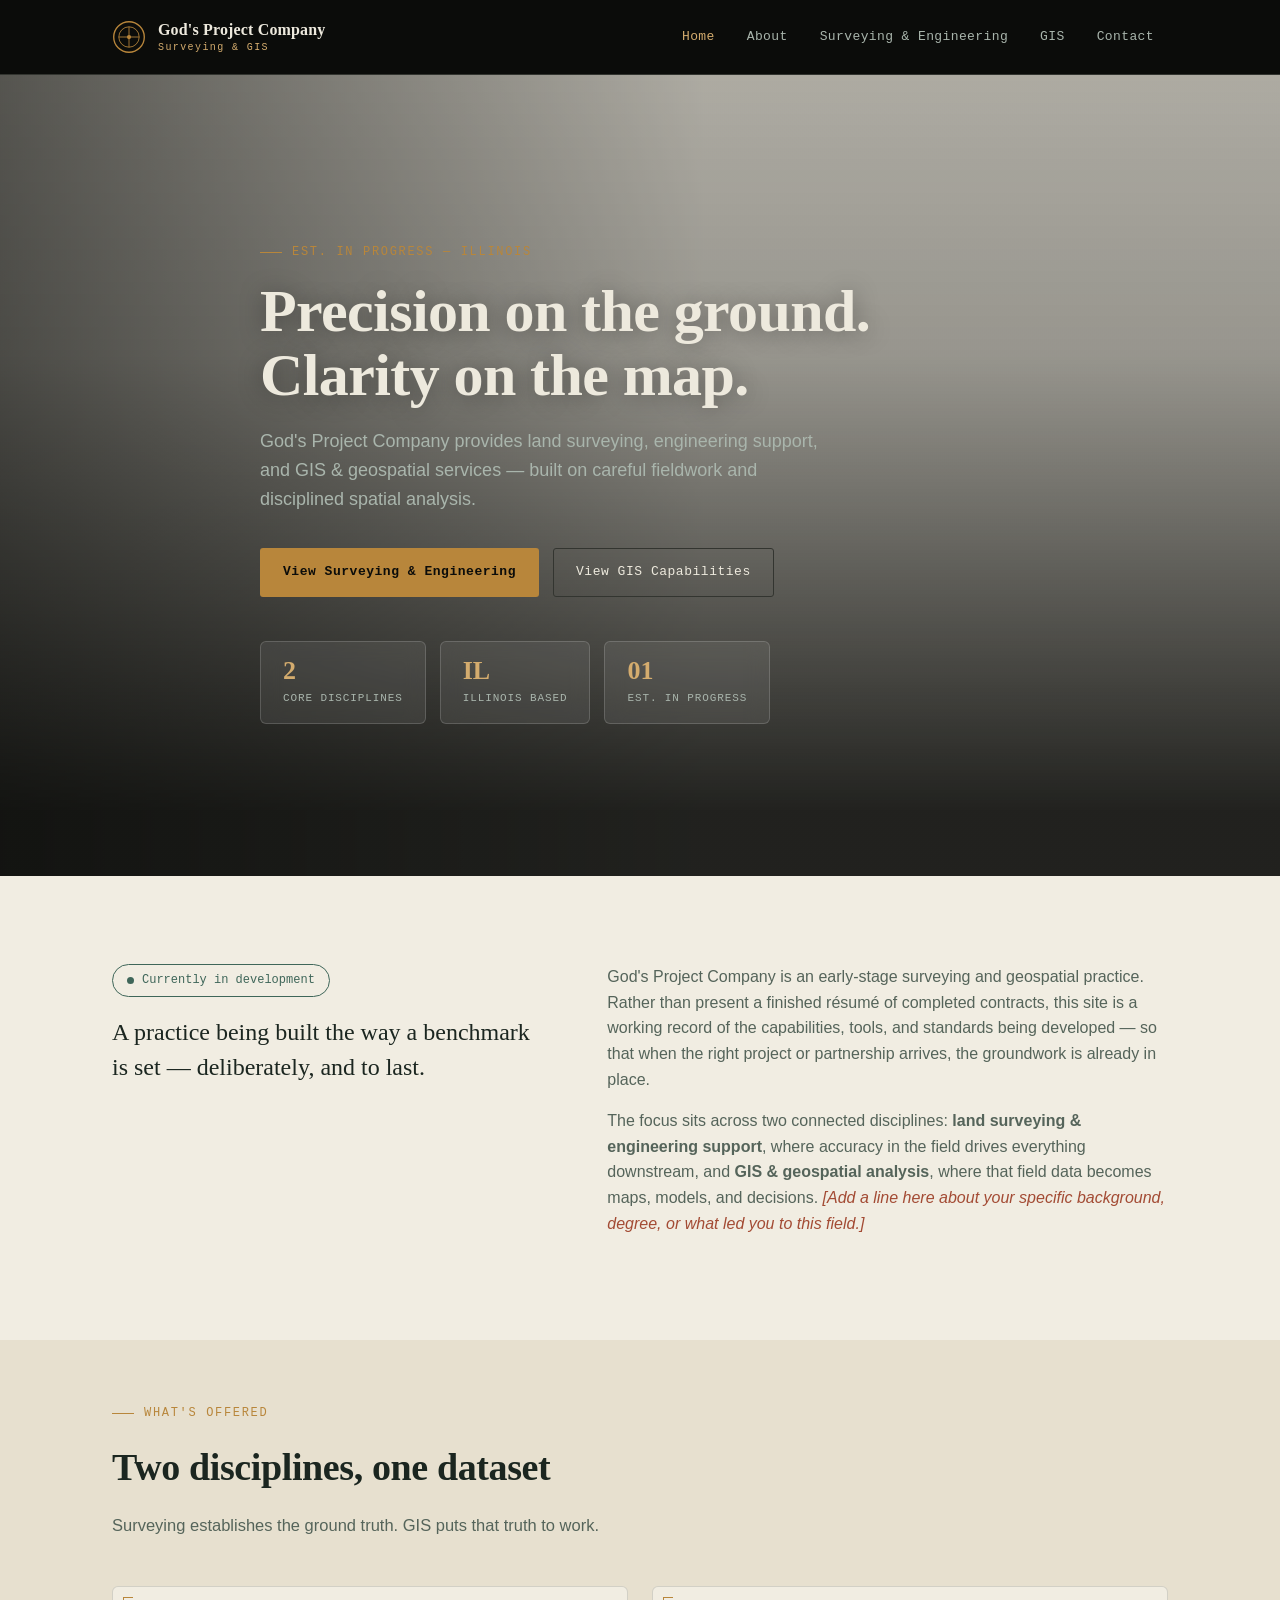
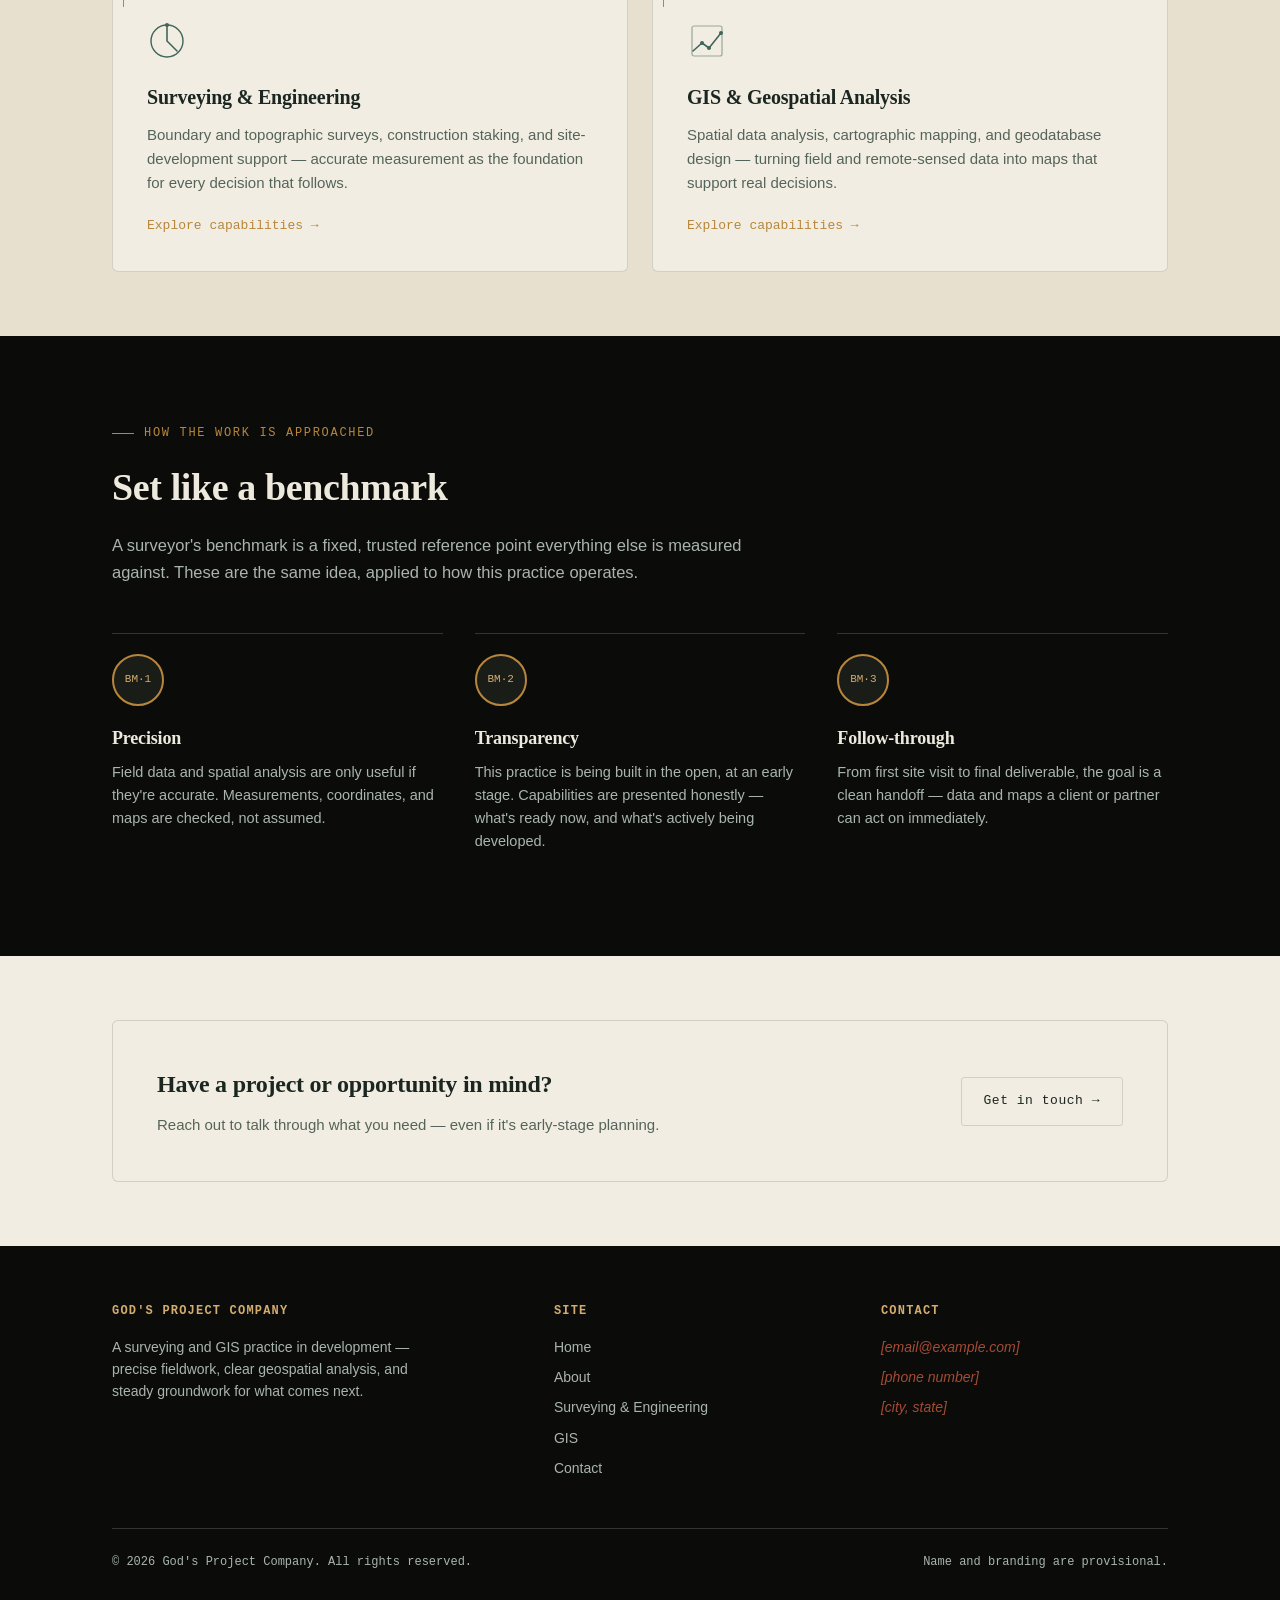
==== commit cf936f37: "Add files via upload" ====
--- a/index.html
+++ b/index.html
@@ -35,15 +35,7 @@
 
 <main id="main">
 
-  <section class="hero">
-    <svg class="hero-contours" viewBox="0 0 1200 560" preserveAspectRatio="xMidYMid slice" aria-hidden="true">
-      <path d="M-50 480 C 150 420, 350 520, 550 460 S 950 380, 1250 440" stroke="#3F6659" stroke-width="1.4" fill="none" opacity="0.7"/>
-      <path d="M-50 420 C 180 360, 380 460, 560 400 S 940 320, 1250 380" stroke="#3F6659" stroke-width="1.4" fill="none" opacity="0.55"/>
-      <path d="M-50 360 C 200 300, 400 400, 580 340 S 920 260, 1250 320" stroke="#3F6659" stroke-width="1.4" fill="none" opacity="0.4"/>
-      <path d="M-50 300 C 220 250, 420 340, 600 280 S 900 210, 1250 260" stroke="#B8863B" stroke-width="1.2" fill="none" opacity="0.3"/>
-      <path d="M-50 100 C 250 60, 420 140, 640 90 S 980 40, 1250 90" stroke="#3F6659" stroke-width="1.2" fill="none" opacity="0.3"/>
-      <path d="M-50 40 C 260 10, 440 70, 660 30 S 1000 -10, 1250 30" stroke="#3F6659" stroke-width="1.2" fill="none" opacity="0.22"/>
-    </svg>
+  <section class="hero bg-home">
     <div class="wrap hero-inner">
       <p class="eyebrow">Est. in progress — Illinois</p>
       <h1>Precision on the ground. Clarity on the map.</h1>
@@ -52,10 +44,19 @@
         <a href="surveying.html" class="btn btn-brass">View Surveying &amp; Engineering</a>
         <a href="gis.html" class="btn btn-outline">View GIS Capabilities</a>
       </div>
-      <div class="coord-strip">
-        <span><b>DISC:</b> Surveying · Engineering · GIS</span>
-        <span><b>STATUS:</b> Building toward first engagements</span>
-        <span><b>BASE:</b> Illinois, USA</span>
+      <div class="stat-strip">
+        <div class="stat-glass">
+          <div class="stat-value">2</div>
+          <div class="stat-label">Core Disciplines</div>
+        </div>
+        <div class="stat-glass">
+          <div class="stat-value">IL</div>
+          <div class="stat-label">Illinois Based</div>
+        </div>
+        <div class="stat-glass">
+          <div class="stat-value">01</div>
+          <div class="stat-label">Est. In Progress</div>
+        </div>
       </div>
     </div>
   </section>
--- a/style.css
+++ b/style.css
@@ -7,9 +7,9 @@
 
 :root {
   /* Color tokens — surveyor's palette */
-  --ink: #16211C;          /* deep pine-ink — primary dark */
-  --ink-soft: #223129;     /* lighter ink panel */
-  --ink-line: #3A4B41;     /* hairline on dark */
+  --ink: #0B0C0A;          /* near-black — primary dark */
+  --ink-soft: #1A1C18;     /* lighter ink panel */
+  --ink-line: #333530;     /* hairline on dark */
   --paper: #F1EDE2;        /* field-book paper */
   --paper-dim: #E7E0CF;    /* paper shade */
   --paper-line: rgba(22, 33, 28, 0.14);
@@ -250,33 +250,40 @@
 }
 .btn-outline-dark:hover { border-color: var(--teal); color: var(--teal); }
 
-/* ---------- Hero ---------- */
+/* ---------- Hero (full-bleed photo) ---------- */
 .hero {
   position: relative;
-  background: var(--ink);
   color: var(--text-on-ink);
   overflow: hidden;
-  padding: 96px 0 88px;
-}
-
-.hero-contours {
+  min-height: 88vh;
+  display: flex;
+  align-items: flex-end;
+  background-size: cover;
+  background-position: center;
+}
+
+.hero::before {
+  content: '';
   position: absolute;
   inset: 0;
-  opacity: 0.55;
-  pointer-events: none;
+  background:
+    linear-gradient(180deg, rgba(6,7,5,0.25) 0%, rgba(6,7,5,0.35) 35%, rgba(6,7,5,0.88) 92%),
+    linear-gradient(90deg, rgba(6,7,5,0.55) 0%, rgba(6,7,5,0.05) 55%);
 }
 
 .hero-inner {
   position: relative;
   z-index: 2;
   max-width: 760px;
+  padding: 80px 0 64px;
 }
 
 .hero h1 {
-  font-size: clamp(40px, 6vw, 64px);
+  font-size: clamp(38px, 5.6vw, 60px);
   font-weight: 600;
-  line-height: 1.04;
+  line-height: 1.06;
   margin: 18px 0 20px;
+  text-shadow: 0 2px 24px rgba(0,0,0,0.35);
 }
 
 .hero .lede {
@@ -292,31 +299,63 @@
   flex-wrap: wrap;
 }
 
-.coord-strip {
-  font-family: var(--font-mono);
-  font-size: 12px;
+/* Glass stat cards over photo */
+.stat-strip {
+  display: flex;
+  gap: 14px;
+  flex-wrap: wrap;
+  margin-top: 44px;
+}
+.stat-glass {
+  background: rgba(255,255,255,0.08);
+  backdrop-filter: blur(10px);
+  -webkit-backdrop-filter: blur(10px);
+  border: 1px solid rgba(255,255,255,0.16);
+  border-radius: 6px;
+  padding: 16px 22px;
+  min-width: 130px;
+}
+.stat-glass .stat-value {
+  font-family: var(--font-display);
+  font-size: 26px;
+  font-weight: 600;
+  color: var(--brass-bright);
+  line-height: 1;
+  margin-bottom: 6px;
+}
+.stat-glass .stat-label {
+  font-family: var(--font-mono);
+  font-size: 11px;
+  letter-spacing: 0.08em;
+  text-transform: uppercase;
   color: var(--text-on-ink-muted);
-  margin-top: 46px;
-  display: flex;
-  gap: 28px;
-  flex-wrap: wrap;
-  border-top: 1px solid var(--ink-line);
-  padding-top: 18px;
-}
-.coord-strip span b { color: var(--brass-bright); font-weight: 500; }
-
-/* ---------- Page header (interior pages) ---------- */
+}
+
+/* ---------- Page header (interior pages, photo) ---------- */
 .page-header {
-  background: var(--ink);
   color: var(--text-on-ink);
-  padding: 62px 0 52px;
+  padding: 128px 0 64px;
   position: relative;
   overflow: hidden;
-}
+  background-size: cover;
+  background-position: center;
+  min-height: 320px;
+  display: flex;
+  align-items: flex-end;
+}
+.page-header::before {
+  content: '';
+  position: absolute;
+  inset: 0;
+  background:
+    linear-gradient(180deg, rgba(6,7,5,0.35) 0%, rgba(6,7,5,0.45) 30%, rgba(6,7,5,0.9) 100%);
+}
+.page-header .wrap { position: relative; z-index: 2; }
 .page-header h1 {
   font-size: clamp(32px, 4.5vw, 46px);
   font-weight: 600;
   margin: 16px 0 12px;
+  text-shadow: 0 2px 20px rgba(0,0,0,0.35);
 }
 .page-header .lede {
   color: var(--text-on-ink-muted);
@@ -653,3 +692,12 @@
   color: var(--rust);
   font-style: italic;
 }
+
+/* ---------- Photo hero backgrounds ---------- */
+/* Swap these URLs for your own photography whenever you have it —
+   just replace the url('...') below with a path to your image. */
+.bg-home     { background-image: url('https://images.unsplash.com/photo-1635274580091-5ffc2b712d80?auto=format&fit=crop&w=2000&q=80'); }
+.bg-surveying{ background-image: url('https://images.unsplash.com/photo-1521994984983-3b3b4e59676a?auto=format&fit=crop&w=2000&q=80'); }
+.bg-gis      { background-image: url('https://images.unsplash.com/photo-1749039415784-875764ba6523?auto=format&fit=crop&w=2000&q=80'); }
+.bg-about    { background-image: url('https://images.unsplash.com/photo-1635274580091-5ffc2b712d80?auto=format&fit=crop&w=2000&q=80'); }
+.bg-contact  { background-image: url('https://images.unsplash.com/photo-1521994984983-3b3b4e59676a?auto=format&fit=crop&w=2000&q=80'); }
